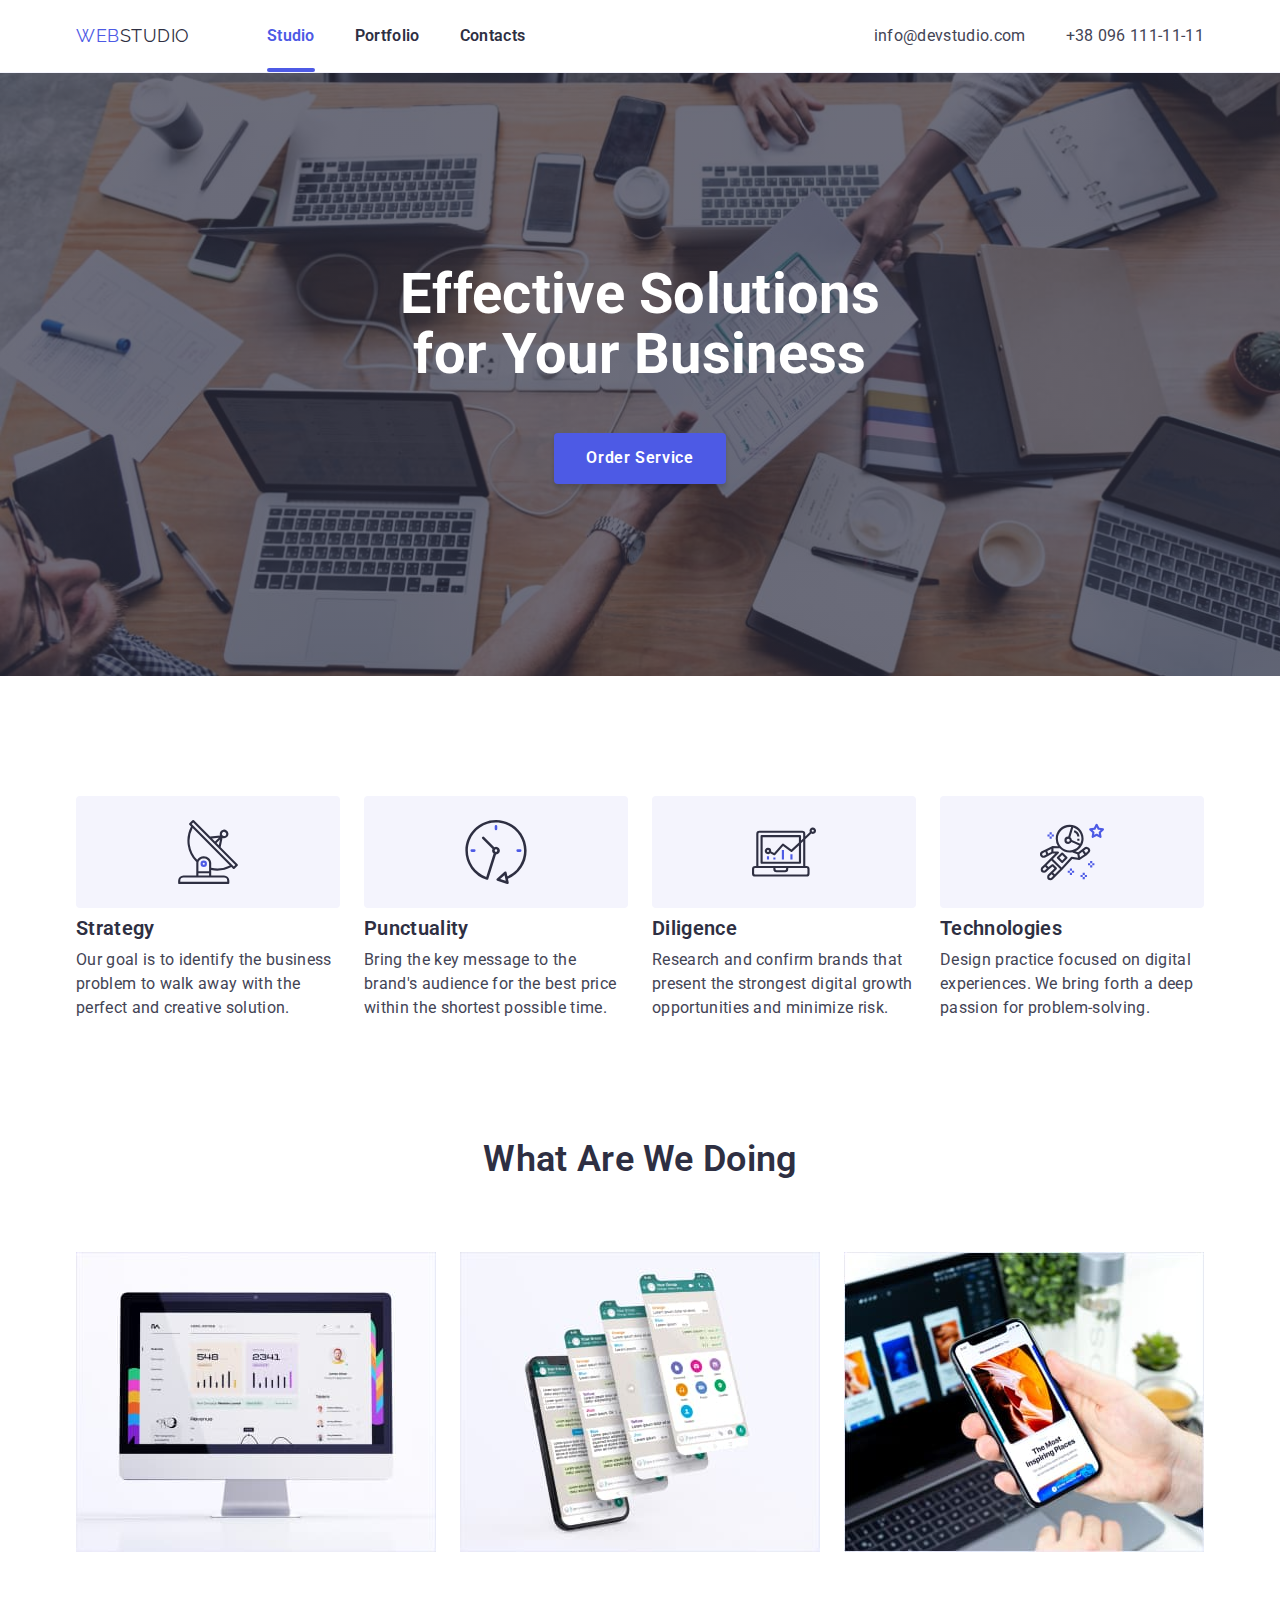
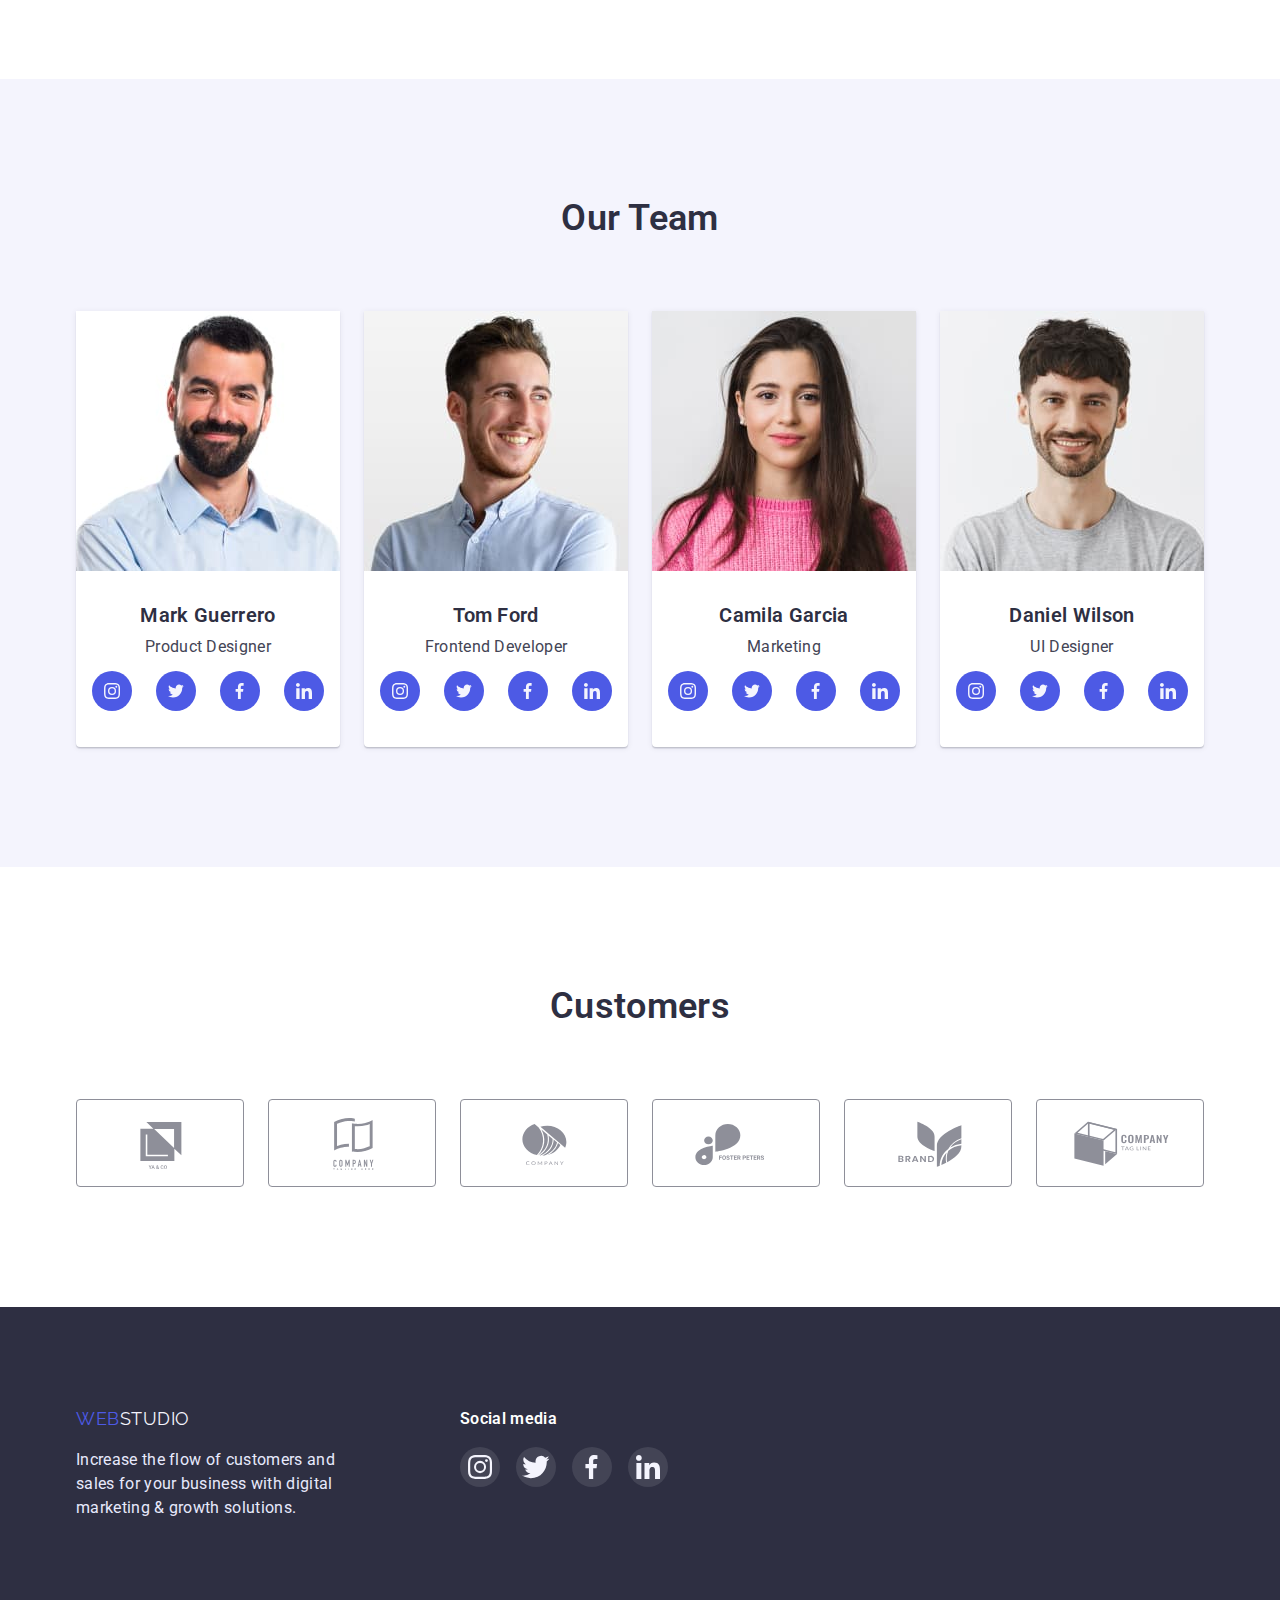
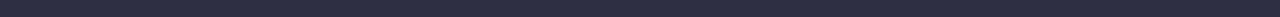
==== index.html @ ec4c5334 "HW6" ====
<!DOCTYPE html>
<html lang="en">
	<head>
		<meta charset="UTF-8" />
		<meta http-equiv="X-UA-Compatible" content="IE=edge" />
		<meta name="viewport" content="width=device-width, initial-scale=1.0" />
		<title>Studio</title>
		<link
			rel="stylesheet"
			href="https://cdnjs.cloudflare.com/ajax/libs/modern-normalize/1.1.0/modern-normalize.min.css"
		/>
		<link rel="preconnect" href="https://fonts.googleapis.com" />
		<link rel="preconnect" href="https://fonts.gstatic.com" crossorigin />
		<link
			href="https://fonts.googleapis.com/css2?family=Raleway:wght@800&family=Roboto:wght@400;500;700;900&display=swap"
			rel="stylesheet"
		/>
		<link rel="stylesheet" href="./css/styles.css" />
	</head>

	<body>
		<!--Шапка-->
		<header>
			<div class="nav container">
				<a href="./" class="logo logo-top"><span class="first-word">WEB</span>STUDIO</a>
				<nav>
					<ul class="list link-nav">
						<li><a href="./index.html" class="link link-hover active-page-studio">Studio</a></li>
						<li>
							<a href="./portfolio.html" class="link link-hover">Portfolio</a>
						</li>
						<li><a href="" class="link link-hover">Contacts</a></li>
					</ul>
				</nav>
				<ul class="list link-contacts">
					<li>
						<a href="mailto:info@devstudio.com" class="link contact-hover">info@devstudio.com</a>
					</li>
					<li>
						<a href="tel:+380961111111" class="link contact-hover">+38 096 111-11-11</a>
					</li>
				</ul>
			</div>
		</header>

		<!--Main content-->
		<main>
			<!--Герой-->
			<section class="hero section">
				<h1 class="hero-title">Effective Solutions for Your Business</h1>
				<button type="button" class="button-hero" data-modal-open>Order Service</button>
			</section>

			<!--Cекція після героя-->
			<section class="after-hero section">
				<div class="container">
					<ul class="list">
						<li class="list-after">
							<div class="icon-hero">
								<svg class="ico">
									<use href="./images/icons.svg#icon-anten"></use>
								</svg>
							</div>

							<h3>Strategy</h3>
							<p class="p-after">
								Our goal is to identify the business problem to walk away with the perfect and creative solution.
							</p>
						</li>

						<li class="list-after time">
							<div class="icon-hero">
								<svg class="ico">
									<use href="./images/icons.svg#icon-time"></use>
								</svg>
							</div>

							<h3>Punctuality</h3>
							<p class="p-after">
								Bring the key message to the brand's audience for the best price within the shortest possible time.
							</p>
						</li>

						<li class="list-after">
							<div class="icon-hero">
								<svg class="ico">
									<use href="./images/icons.svg#icon-notebook"></use>
								</svg>
							</div>

							<h3>Diligence</h3>
							<p class="p-after">
								Research and confirm brands that present the strongest digital growth opportunities and minimize risk.
							</p>
						</li>

						<li class="list-after">
							<div class="icon-hero">
								<svg class="ico">
									<use href="./images/icons.svg#icon-cosmoman"></use>
								</svg>
							</div>

							<h3>Technologies</h3>
							<p class="p-after">
								Design practice focused on digital experiences. We bring forth a deep passion for problem-solving.
							</p>
						</li>
					</ul>
				</div>
			</section>

			<!--Чим ми займаємось-->
			<section class="doing section">
				<div class="container">
					<h2 class="doing-title">What are we doing</h2>
					<ul class="list list-doing">
						<li>
							<img src="./images/imac.jpg" alt="monitor with graphs" width="360" />
						</li>

						<li>
							<img src="./images/multiscrin.jpg" alt="A phone with many messages" width="360" />
						</li>

						<li>
							<img src="./images/phone.jpg" alt="Hands hold the phone" width="360" />
						</li>
					</ul>
				</div>
			</section>

			<!--Наша команда-->
			<section class="our-team section">
				<div class="container">
					<h2 class="team-title">Our Team</h2>
					<ul class="list team-list">
						<li class="pers">
							<img src="./images/person-first.jpg" alt="" width="264" />
							<div class="person-data">
								<h3>Mark Guerrero</h3>
								<p class="position">Product Designer</p>
								<ul class="list activ">
									<li>
										<a class="ico-a" href="">
											<svg class="person-href" width="16" height="16">
												<use href="./images/icons.svg#icon-instagram"></use>
											</svg>
										</a>
									</li>
									<li>
										<a class="ico-a" href="">
											<svg class="person-href" width="16" height="16">
												<use href="./images/icons.svg#icon-twitter"></use>
											</svg>
										</a>
									</li>
									<li>
										<a class="ico-a" href="">
											<svg class="person-href" width="16" height="16">
												<use href="./images/icons.svg#icon-facebook"></use>
											</svg>
										</a>
									</li>
									<li>
										<a class="ico-a" href="">
											<svg class="person-href" width="16" height="16">
												<use href="./images/icons.svg#icon-in"></use>
											</svg>
										</a>
									</li>
								</ul>
							</div>
						</li>

						<li class="pers">
							<img src="./images/person-second.jpg" alt="Smiling man" width="264" />
							<div class="person-data">
								<h3>Tom Ford</h3>
								<p class="position">Frontend Developer</p>
								<ul class="list activ">
									<li>
										<a class="ico-a" href="">
											<svg class="person-href" width="16" height="16">
												<use href="./images/icons.svg#icon-instagram"></use>
											</svg>
										</a>
									</li>
									<li>
										<a class="ico-a" href="">
											<svg class="person-href" width="16" height="16">
												<use href="./images/icons.svg#icon-twitter"></use>
											</svg>
										</a>
									</li>
									<li>
										<a class="ico-a" href="">
											<svg class="person-href" width="16" height="16">
												<use href="./images/icons.svg#icon-facebook"></use>
											</svg>
										</a>
									</li>
									<li>
										<a class="ico-a" href="">
											<svg class="person-href" width="16" height="16">
												<use href="./images/icons.svg#icon-in"></use>
											</svg>
										</a>
									</li>
								</ul>
							</div>
						</li>

						<li class="pers">
							<img src="./images/person-third.jpg" alt="A girl with long hair" width="264" />
							<div class="person-data">
								<h3>Camila Garcia</h3>
								<p class="position">Marketing</p>
								<ul class="list activ">
									<li>
										<a class="ico-a" href="">
											<svg class="person-href" width="16" height="16">
												<use href="./images/icons.svg#icon-instagram"></use>
											</svg>
										</a>
									</li>
									<li>
										<a class="ico-a" href="">
											<svg class="person-href" width="16" height="16">
												<use href="./images/icons.svg#icon-twitter"></use>
											</svg>
										</a>
									</li>
									<li>
										<a class="ico-a" href="">
											<svg class="person-href" width="16" height="16">
												<use href="./images/icons.svg#icon-facebook"></use>
											</svg>
										</a>
									</li>
									<li>
										<a class="ico-a" href="">
											<svg class="person-href" width="16" height="16">
												<use href="./images/icons.svg#icon-in"></use>
											</svg>
										</a>
									</li>
								</ul>
							</div>
						</li>

						<li class="pers">
							<img src="./images/person-fouth.jpg" alt="Smiling man with stubble" width="264" class="imje" />
							<div class="person-data">
								<h3>Daniel Wilson</h3>
								<p class="position">UI Designer</p>
								<ul class="list activ">
									<li>
										<a class="ico-a" href="">
											<svg class="person-href" width="16" height="16">
												<use href="./images/icons.svg#icon-instagram"></use>
											</svg>
										</a>
									</li>
									<li>
										<a class="ico-a" href="">
											<svg class="person-href" width="16" height="16">
												<use href="./images/icons.svg#icon-twitter"></use>
											</svg>
										</a>
									</li>
									<li>
										<a class="ico-a" href="">
											<svg class="person-href" width="16" height="16">
												<use href="./images/icons.svg#icon-facebook"></use>
											</svg>
										</a>
									</li>
									<li>
										<a class="ico-a" href="">
											<svg class="person-href" width="16" height="16">
												<use href="./images/icons.svg#icon-in"></use>
											</svg>
										</a>
									</li>
								</ul>
							</div>
						</li>
					</ul>
				</div>
			</section>

			<!-- Customers -->
			<section class="section customers">
				<div class="container">
					<h2 class="title-customers">Customers</h2>
					<div>
						<ul class="list list-customers">
							<li class="partner">
								<a href="" class="a-partner">
									<svg class="svg-partner" width="104" height="56">
										<use href="./images/icons.svg#icon-ya-so"></use>
									</svg>
								</a>
							</li>
							<li class="partner">
								<a href="" class="a-partner">
									<svg class="svg-partner" width="104" height="56">
										<use href="./images/icons.svg#icon-tagline"></use>
									</svg>
								</a>
							</li>
							<li class="partner">
								<a href="" class="a-partner">
									<svg class="svg-partner" width="104" height="56">
										<use href="./images/icons.svg#icon-thirh-company"></use>
									</svg>
								</a>
							</li>
							<li class="partner">
								<a href="" class="a-partner">
									<svg class="svg-partner" width="104" height="56">
										<use href="./images/icons.svg#icon-foster-peter"></use>
									</svg>
								</a>
							</li>
							<li class="partner">
								<a href="" class="a-partner">
									<svg class="svg-partner" width="104" height="56">
										<use href="./images/icons.svg#icon-leaf-logo"></use>
									</svg>
								</a>
							</li>
							<li class="partner">
								<a href="" class="a-partner">
									<svg class="svg-partner" width="104" height="56">
										<use href="./images/icons.svg#icon-last-company"></use>
									</svg>
								</a>
							</li>
						</ul>
					</div>
				</div>
			</section>
		</main>
		<!--Підвал Footer-->
		<footer class="footer">
			<div class="container footer-data">
				<div>
					<a href="./" class="logo logo-bottom"><span class="first-word">WEB</span>STUDIO</a>
					<p class="footer-text">
						Increase the flow of customers and sales for your business with digital marketing & growth solutions.
					</p>
				</div>

				<div class="social-media">
					<h4>Social media</h4>
					<ul class="list footer-list">
						<li class="footer-ico">
							<a href="">
								<svg with="24" height="24">
									<use href="./images/icons.svg#icon-instagram"></use>
								</svg>
							</a>
						</li>
						<li class="footer-ico">
							<a href="">
								<svg with="24" height="24">
									<use href="./images/icons.svg#icon-twitter"></use>
								</svg>
							</a>
						</li>
						<li class="footer-ico">
							<a href="">
								<svg with="24" height="24">
									<use href="./images/icons.svg#icon-facebook"></use>
								</svg>
							</a>
						</li>
						<li class="footer-ico">
							<a href="">
								<svg with="24" height="24">
									<use href="./images/icons.svg#icon-in"></use>
								</svg>
							</a>
						</li>
					</ul>
				</div>
			</div>
		</footer>

		<div class="backdrop is-hidden" data-modal>
			<div class="modal">
				<button type="button" class="close-button" data-modal-close>
					<svg width="8" height="8">
						<use href="./images/icons.svg#icon-close-modal"></use>
					</svg>
				</button>
			</div>
		</div>
		<script src="./js/modal.js"></script>
	</body>
</html>
---- css/styles.css ----
*,
*::before,
*::after {
	box-sizing: border-box;
}

:root {
	--color-title-background: #2e2f42;
	--color-text: #434455;
	--color-studio: #4d5ae5;
	--alternative-color: #f4f4fd;
	--bacground-color-text: #ffffff;
	--hover-color: #434455;
	--animation: 250ms cubic-bezier(0.4, 0, 0.2, 1);
}

header {
	border-bottom: 0.5px solid #f4f4fd;
	box-shadow: 0px 2px 1px rgba(46, 47, 66, 0.08), 0px 1px 1px rgba(46, 47, 66, 0.16), 0px 1px 6px rgba(46, 47, 66, 0.08);
}

.active-page-portfolio::after {
	position: absolute;
	bottom: 0;
	left: -6px;

	content: "";
	display: block;
	width: 78px;
	height: 4px;
	border-radius: 2px;
	background-color: var(--color-studio);
}

body {
	font-family: "Roboto", sans-serif;
	color: var(--color-text);
	background-color: var(--bacground-color-text);
	font-weight: 400;
	line-height: 1.5;
	letter-spacing: 0.02em;
}

/* title */
h1 {
	margin: 0;
}

h2 {
	margin: 0;
	font-weight: 600;
	font-size: 36px;
	line-height: 1.11;
	text-align: center;
	text-transform: capitalize;
	color: var(--color-title-background);
}

h3 {
	font-weight: 600;
	font-size: 20px;
	line-height: 1.2;
	color: var(--color-title-background);
	margin: 0;
}

.section {
	padding-top: 94px;
	padding-bottom: 94px;
}

.container {
	width: 1158px;
	padding-left: 15px;
	padding-right: 15px;
	margin-left: auto;
	margin-right: auto;
}

.list {
	padding: 0;
	margin: 0;
	list-style-type: none;
}

.nav {
	display: flex;
	height: 72px;
	align-items: center;
	margin-left: auto;
	margin-right: auto;
}
nav {
	margin-left: 77px;
}

/* Link formating */

.link {
	text-decoration: none;
	color: inherit;
}

.contact-hover {
  transition: color var(--animation);
}

.contact-hover:hover {
	color: var(--color-studio);
}

.link-nav {
	display: flex;
}

.link-nav li:not(:last-child) {
	margin-right: 40px;
}

.link-hover {
	display: block;
	padding-top: 24px;
	padding-bottom: 24px;

	color: var(--color-title-background);
	font-weight: 600;

  transition: color var(--animation);
}

.link-contacts {
	display: flex;
	margin-left: auto;
}

.link-contacts a {
	padding-top: 24px;
	padding-bottom: 24px;
}

.link-contacts li + li {
	margin-left: 40px;
}

.link-contacts a {
	color: var(--color-text);
}

.link-hover {
	display: block;
	position: relative;
}

.link-hover:hover,
.link-hover:focus {
	color: var(--hover-color);
}

.link:active {
	color: var(--color-studio);
}

/* logo style */

.logo {
	text-decoration: none;
	color: var(--color-title-background);
	font-family: "Raleway", sans-serif;
	font-size: 18px;
	line-height: 1.33;
	letter-spacing: 0.03em;
}

.first-word {
	color: var(--color-studio);
}

.logo-bottom {
	color: var(--alternative-color);
}

/* Hero styles */

.button-hero {
	font-weight: 600;
	font-size: 16px;
	line-height: 1.18;
	align-items: center;
	letter-spacing: 0.04em;
	color: var(--bacground-color-text);
	background-color: var(--color-studio);
	border: 0;
	cursor: pointer;
	padding: 16px 32px;
	border-radius: 4px;
	box-shadow: 0px 4px 4px rgba(0, 0, 0, 0.15);
	transition: background-color var(--animation), box-shadow var(--animation);
}

.hero {
	color: var(--bacground-color-text);
	margin: 0 auto;
	max-width: 1600px;
	background-color: var(--color-title-background);
	background-image: linear-gradient(to right, #2e2f42b3, #2e2f42b3), url(../images/people-office.jpg);
	background-size: cover;
	background-repeat: no-repeat;
	text-align: center;
	padding-top: 192px;
	padding-bottom: 192px;
}

.hero-title {
	font-size: 56px;
	line-height: 1.07;
	max-width: 492px;
	margin-left: auto;
	margin-right: auto;
	margin-bottom: 48px;
}

.button-hero:hover,
.button-hero:focus {
	background: #4d5ae5;
	box-shadow: 0px 1px 6px rgba(46, 47, 66, 0.08), 0px 1px 1px rgba(46, 47, 66, 0.16), 0px 2px 1px rgba(46, 47, 66, 0.08);
}

.button-hero:active {
	background-color: #404bbf;
	box-shadow: 0px 4px 4px rgba(0, 0, 0, 0.15);
}

/* Section after hero */

.icon-hero {
	display: flex;
	justify-content: center;
	align-items: center;
	width: 264px;
	height: 112px;
	border-radius: 4px;
	background-color: #f4f4fd;
	margin-bottom: 8px;
}

.ico {
	width: 64px;
	height: 64px;
}

.after-hero {
	padding-top: 120px;
	padding-bottom: 120px;
}

.after-hero ul {
	display: flex;
}

.after-hero ul li {
	width: 264px;
	margin-bottom: 0;
}

.after-hero ul li h3 {
	margin-top: 0;
}

.after-hero ul {
	justify-content: space-between;
}

.p-after {
	margin-top: 8px;
	margin-bottom: 0;
}

.list-after:not(:last-child) {
	margin-right: 24px;
}

/* what doing */

.doing {
	padding-top: 0;
	padding-bottom: 120px;
}

.list-doing {
	display: flex;
	justify-content: space-between;
}

.doing-title {
	margin-bottom: 72px;
}

.list-doing > li:not(:last-child) {
	margin-right: 24px;
}

/* Our Team */

.team-list > li > img {
	display: block;
}

.our-team {
	padding-top: 120px;
	padding-bottom: 120px;

	background-color: var(--alternative-color);
}

.team-title {
	margin-bottom: 72px;
}

.our-team ul {
	display: flex;
	justify-content: space-between;
	margin-left: auto;
	margin-right: auto;
}

.pers {
	background-color: var(--bacground-color-text);
	text-align: center;

	box-shadow: 0px 1px 6px rgba(46, 47, 66, 0.08), 0px 1px 1px rgba(46, 47, 66, 0.16), 0px 2px 1px rgba(46, 47, 66, 0.08);
	border-radius: 0px 0px 4px 4px;
}

.team-list > li:not(:last-child) {
	margin-right: 24px;
}

/* Footer */

.footer-data {
	display: flex;
	margin-left: auto;
	margin-right: auto;
}

.footer-list {
	display: flex;
}

.social-media {
	margin-left: 120px;
}

.social-media a {
	height: 100%;
	width: 100%;
	display: flex;
	justify-content: center;
	align-items: center;
}

.footer-list > li {
	width: 40px;
	height: 40px;
}

.footer-data h4 {
	margin: 0;
	margin-bottom: 16px;

	font-family: "Roboto";
	font-style: normal;
	font-weight: 600;
	line-height: 1.5;
	letter-spacing: 0.02em;
	color: #ffffff;
}

.footer-ico {
	background-color: var(--hover-color);
	border-radius: 50%;
	transition: background-color var(--animation);
}

.footer-list > li:hover {
	background-color: #31d0aa;
}

.footer-ico:not(:last-child) {
	margin-right: 16px;
}

.footer {
	padding-top: 100px;
	height: 310px;
	background-color: var(--color-title-background);
	color: #e7e9fc;
}

/* Page Portfolio */

.colection {
	padding-top: 96px;
}

.title-portfolio {
	text-align: left;
	font-weight: 600;
	font-size: 20px;
	line-height: 1.2;
}

.button {
	font-weight: 600;
	align-items: center;
	text-align: center;
	letter-spacing: 0.04em;
	color: var(--color-studio);
	background-color: var(--alternative-color);
	border: 0;
	cursor: pointer;
	border-radius: 4px;
	padding: 16px 24px;

	transition: color var(--animation), background-color var(--animation), box-shadov var(--animation);
}

.button:hover,
.button:focus {
	color: var(--alternative-color);
	background-color: var(--color-studio);
	box-shadow: 0px 1px 6px rgba(46, 47, 66, 0.08), 0px 1px 1px rgba(46, 47, 66, 0.16), 0px 2px 1px rgba(46, 47, 66, 0.08);
}

.footer-text {
	margin: 0;
	margin-left: 0;
	margin-top: 16px;
	width: 264px;
}

.filter {
	display: flex;
	justify-content: center;
	margin-bottom: 72px;
}

.filter-item {
	margin-right: 20px;
	border-radius: 4px;
}

.filter-item:hover,
.filter-item:focus {
	box-shadow: 0px 4px 4px rgba(0, 0, 0, 0.15);
}

.filter-item:last-child {
	margin-right: 0;
}

.filter > li {
	min-width: 48px;
}

.examples-works {
	display: flex;
	flex-wrap: wrap;
	justify-content: space-between;
}

.item-works {
	margin-bottom: 48px;
	box-shadow: 0px 1px 6px rgba(46, 47, 66, 0.08);
	width: 360px;

	transition: box-shadow var(--animation);
}

.item-works:hover,
.item-works:focus {
	box-shadow: 0px 1px 6px rgba(46, 47, 66, 0.08), 0px 1px 1px rgba(46, 47, 66, 0.16), 0px 2px 1px rgba(46, 47, 66, 0.08);
}

.text-works {
	margin: 0;
	margin-top: 8px;
}

.item-works:nth-last-child(-n + 3) {
	margin-bottom: 0;
}

.item-works:not(:nth-child(3n + 3)) {
	margin-right: 24px;
}

.position {
	margin: 0;
	margin-bottom: 12px;
	margin-top: 8px;
}

.person-data {
	padding: 32px 16px 36px;
}

.item-works > a > img {
	display: block;
}

.example-work {
	padding-left: 16px;
	padding-top: 32px;
	padding-bottom: 32px;
	border-bottom: 0.5px solid #f4f4fd;
}

.filter-menu {
	padding-bottom: 120px;
}

.ico-a {
	display: flex;

	height: 100%;
	width: 100%;
	align-items: center;
	justify-content: center;

	border-radius: 50%;
}

.activ > li {
	width: 40px;
	height: 40px;
	background-color: var(--color-studio);
	border-radius: 50%;
}

.activ > li:not(:last-child) {
	margin-right: 24px;
}

/* Customers */

.list-customers {
	display: flex;
}

.partner {
	width: 168px;
	height: 88px;

	margin-right: 24px;
}

.partner:last-child {
	margin-right: 0;
}

.a-partner {
	border: 1px solid #8e8f99;
	border-radius: 4px;
	color: #8e8f99;
	width: 100%;
	height: 100%;
	display: flex;
	justify-content: center;
	align-items: center;
	transition: border-color var(--animation);
}

.svg-partner {
	fill: #8E8F99;
	transition: fill var(--animation);
}

.a-partner:hover,
.a-partner:focus {
	border-color: var(--color-studio);
}

.a-partner:hover .svg-partner,
.a-partner:focus .svg-partner {
	fill: var(--color-studio);
}


.customers {
	padding-top: 120px;
	padding-bottom: 120px;
}

.title-customers {
	margin-bottom: 72px;
}

.img-p {
	position: relative;
	width: 360px;
	overflow: hidden;
}

.img-p img {
	display: block;
}

.overlay {
	position: absolute;
	left: 0;
	top: 0;
	width: 360px;
	height: 300px;
	margin: 0;
	padding-top: 40px;
	padding-left: 32px;
	padding-right: 32px;
	overflow: auto;
	transform: translate(0, 100%);
	transition: transform var(--animation);

	font-weight: 400;
	font-size: 16px;
	line-height: 1.5;
	background-color: var(--color-studio);
	color: var(--alternative-color);
	letter-spacing: 0.02em;
	position: absolute;
}

.item-works :hover .overlay,
.link-focus:focus .overlay {
	transform: translate(0, 0);
}

/* ============ACTIVE PAGE PORTFOLIO============ */
.active-page-portfolio::after {
	position: absolute;
	bottom: 0;
	left: -6px;

	content: "";
	display: block;
	width: 78px;
	height: 4px;
	border-radius: 2px;
	background-color: var(--color-studio);

}

.active-page-portfolio {
	color: var(--color-studio);
}

.active-page-portfolio:hover,
.active-page-portfolio:focus {
	color: var(--color-studio);
}
/* ============ACTIVE PAGE PORTFOLIO============ */

/* ============ACTIVE PAGE STUDIO============ */
.active-page-studio {
	color: var(--color-studio);
}

.active-page-studio:hover,
.active-page-studio:focus {
	color: var(--color-studio);
}

.active-page-studio::after {
	content: "";
  position: absolute;
  bottom: 0;
  left: 0;
	display: block;
	width: 48px;
	height: 4px;
  border-radius: 2px;
  background-color: var(--color-studio);
}
/* ============ACTIVE PAGE STUDIO============ */
/* ============MODAL WINDOW============ */
.backdrop {
	position: fixed;
	top: 0;
	left: 0;
	display: flex;

	width: 100%;;
	height: 100%;
	background: rgba(46, 47, 66, 0.4);

	transition: visibility var(--animation), opacity var(--animation);

}

.backdrop.is-hidden{
	visibility: 0;
	opacity: 0;
	pointer-events: none;

	transition: visibility var(--animation), opacity var(--animation);
}

.modal {
	width: 408px;
	height: 576px;
	background-color: #FCFCFC;

	position: absolute;
	top: 50%;
	left: 50%;
	transform: translate(-50%, -50%);
	

}

.close-button {
	position: absolute;
	right: 24px;
	top: 24px;
	
	display: flex;
	align-items: center;
	justify-content: center;

	width: 24px;
	height: 24px;
	border-radius: 50%;
	background-color: #E7E9FC;
	border: 1px solid rgba(0, 0, 0, 0.1);
	cursor: pointer;
	 
}

.close-button:hover,
.close-button:focus {
	box-shadow: 0px 1px 6px rgba(46, 47, 66, 0.08), 0px 1px 1px rgba(46, 47, 66, 0.16), 0px 2px 1px rgba(46, 47, 66, 0.08);
	
}

/* ============MODAL WINDOW============ */
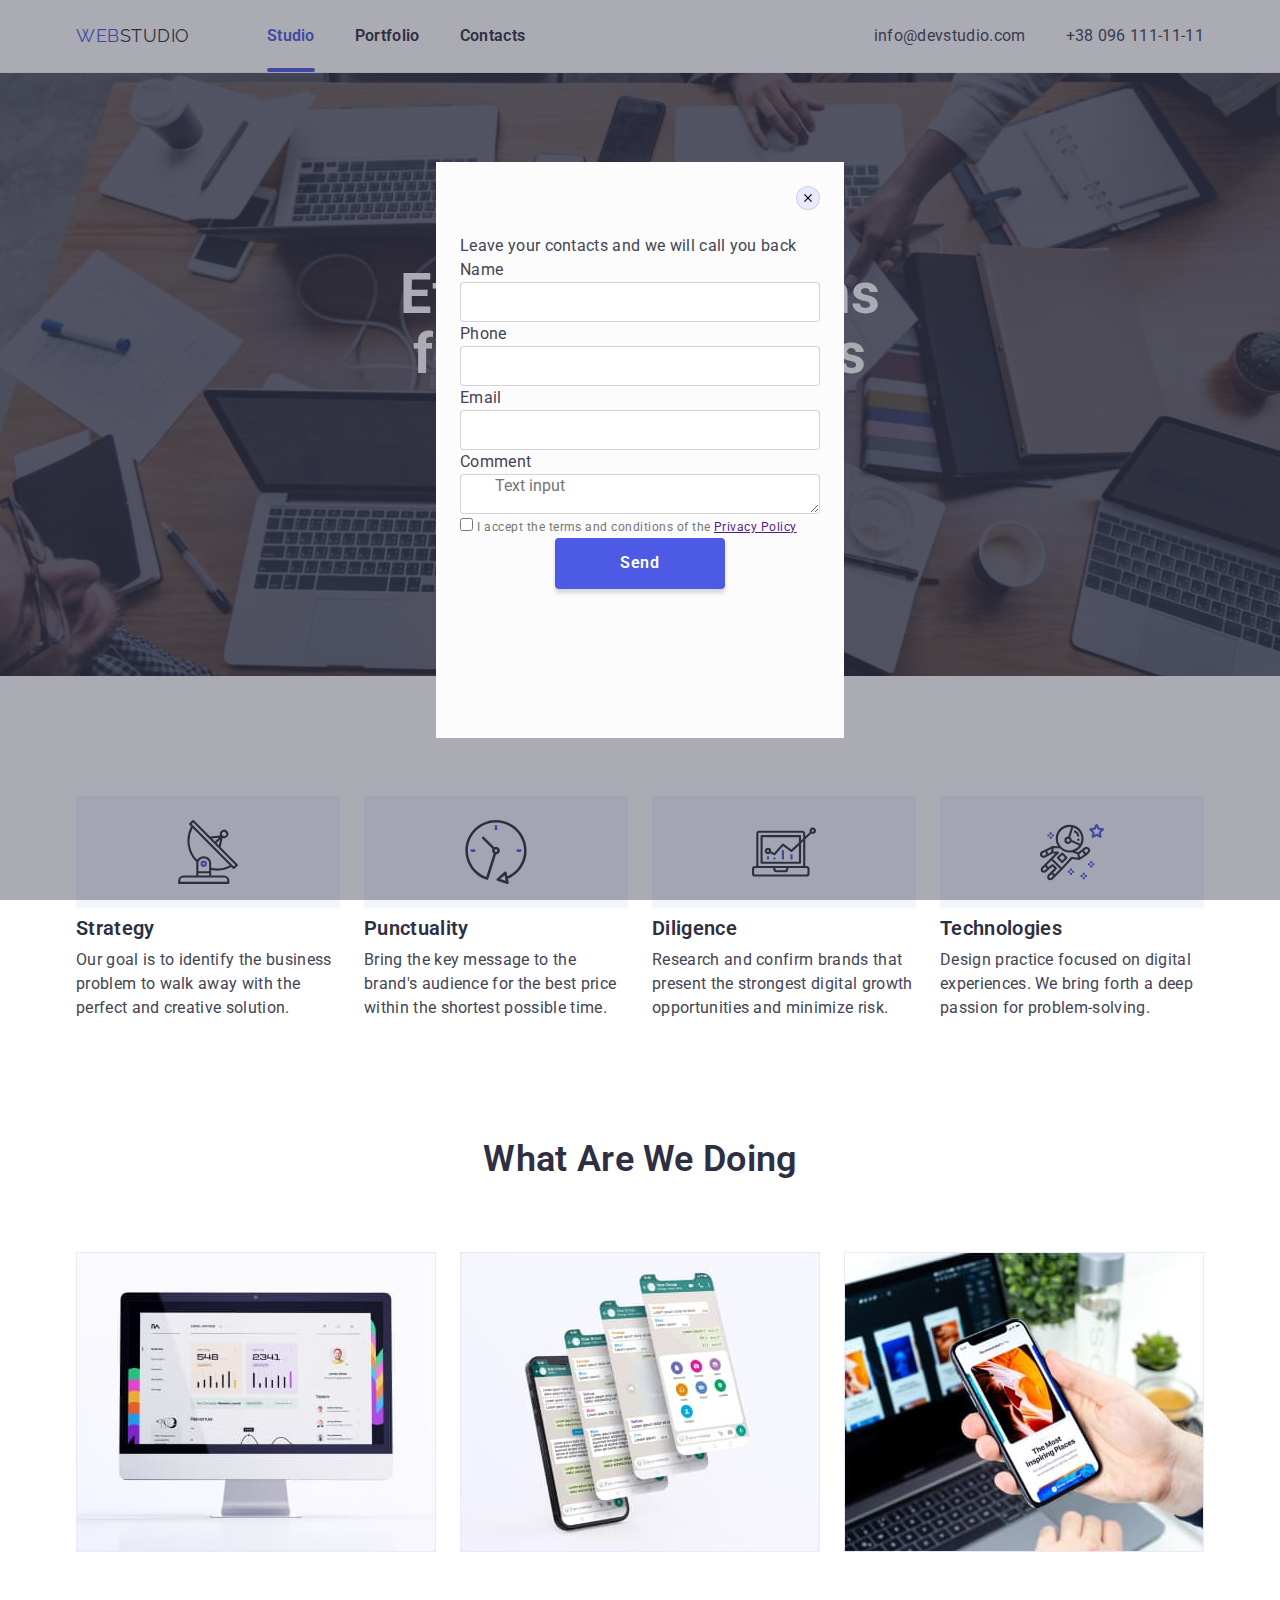
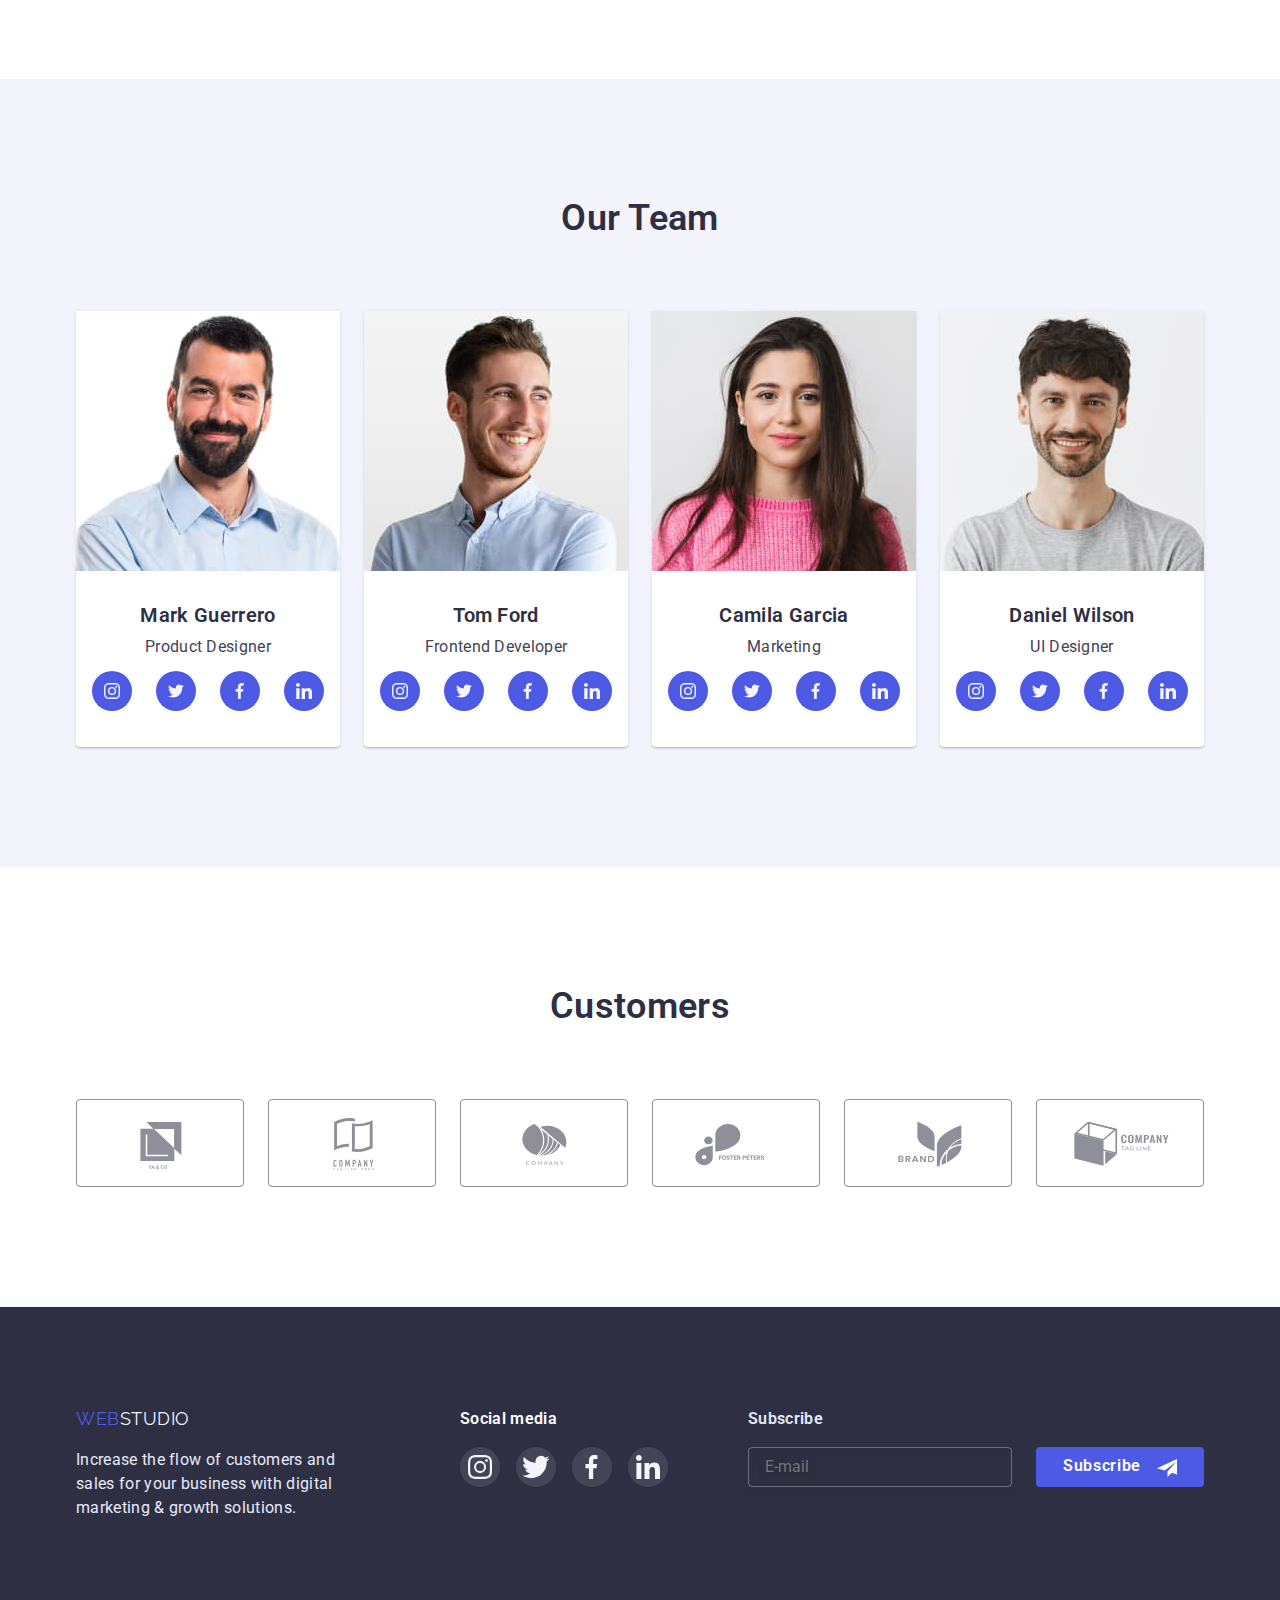
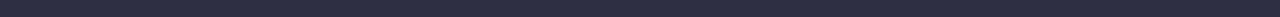
==== commit eb7ff61c: "Modal form" ====
--- a/index.html
+++ b/index.html
@@ -386,16 +386,48 @@
 						</li>
 					</ul>
 				</div>
+
+				<form class="form-element">
+					<label class="email-form">
+						<span class="text-before-form-email">Subscribe</span>
+						<input type="email" name="email" placeholder="E-mail" class="email-input-box" />
+					</label>
+					<span class="button-bottom"><button type="submit" class="button button-form">Subscribe</button> </span>
+				</form>
 			</div>
 		</footer>
 
-		<div class="backdrop is-hidden" data-modal>
+		<div class="backdrop" data-modal>
 			<div class="modal">
 				<button type="button" class="close-button" data-modal-close>
 					<svg width="8" height="8">
 						<use href="./images/icons.svg#icon-close-modal"></use>
 					</svg>
 				</button>
+				<form class="modal-form">
+					<span>Leave your contacts and we will call you back</span>
+					<label>
+						Name
+						<input type="text" name="name" class="input-field" />
+					</label>
+					<label>
+						Phone
+						<input type="tel" name="phone_number" class="input-field" />
+					</label>
+					<label>
+						Email
+						<input type="email" name="email" class="input-field" />
+					</label>
+					<label>
+						Comment
+						<textarea name="comment" placeholder="Text input" class="input-field"></textarea>
+					</label>
+					<label>
+						<input type="checkbox" name="polici" />
+						<span class="text-policy">I accept the terms and conditions of the <a href="">Privacy Policy</a></span>
+					</label>
+					<div class="style-modal-button"><button type="submit" class="button-modal-form">Send</button></div>
+				</form>
 			</div>
 		</div>
 		<script src="./js/modal.js"></script>
--- a/css/styles.css
+++ b/css/styles.css
@@ -102,7 +102,7 @@
 }
 
 .contact-hover {
-  transition: color var(--animation);
+	transition: color var(--animation);
 }
 
 .contact-hover:hover {
@@ -125,7 +125,7 @@
 	color: var(--color-title-background);
 	font-weight: 600;
 
-  transition: color var(--animation);
+	transition: color var(--animation);
 }
 
 .link-contacts {
@@ -339,8 +339,6 @@
 
 .footer-data {
 	display: flex;
-	margin-left: auto;
-	margin-right: auto;
 }
 
 .footer-list {
@@ -572,7 +570,7 @@
 }
 
 .svg-partner {
-	fill: #8E8F99;
+	fill: #8e8f99;
 	transition: fill var(--animation);
 }
 
@@ -585,7 +583,6 @@
 .a-partner:focus .svg-partner {
 	fill: var(--color-studio);
 }
-
 
 .customers {
 	padding-top: 120px;
@@ -646,7 +643,6 @@
 	height: 4px;
 	border-radius: 2px;
 	background-color: var(--color-studio);
-
 }
 
 .active-page-portfolio {
@@ -671,14 +667,14 @@
 
 .active-page-studio::after {
 	content: "";
-  position: absolute;
-  bottom: 0;
-  left: 0;
+	position: absolute;
+	bottom: 0;
+	left: 0;
 	display: block;
 	width: 48px;
 	height: 4px;
-  border-radius: 2px;
-  background-color: var(--color-studio);
+	border-radius: 2px;
+	background-color: var(--color-studio);
 }
 /* ============ACTIVE PAGE STUDIO============ */
 /* ============MODAL WINDOW============ */
@@ -688,15 +684,14 @@
 	left: 0;
 	display: flex;
 
-	width: 100%;;
+	width: 100%;
 	height: 100%;
 	background: rgba(46, 47, 66, 0.4);
 
 	transition: visibility var(--animation), opacity var(--animation);
-
-}
-
-.backdrop.is-hidden{
+}
+
+.backdrop.is-hidden {
 	visibility: 0;
 	opacity: 0;
 	pointer-events: none;
@@ -707,21 +702,20 @@
 .modal {
 	width: 408px;
 	height: 576px;
-	background-color: #FCFCFC;
+	padding: 72px 24px 24px 24px;
+	background-color: #fcfcfc;
 
 	position: absolute;
 	top: 50%;
 	left: 50%;
 	transform: translate(-50%, -50%);
-	
-
 }
 
 .close-button {
 	position: absolute;
 	right: 24px;
 	top: 24px;
-	
+
 	display: flex;
 	align-items: center;
 	justify-content: center;
@@ -729,16 +723,131 @@
 	width: 24px;
 	height: 24px;
 	border-radius: 50%;
-	background-color: #E7E9FC;
+	background-color: #e7e9fc;
 	border: 1px solid rgba(0, 0, 0, 0.1);
 	cursor: pointer;
-	 
 }
 
 .close-button:hover,
 .close-button:focus {
 	box-shadow: 0px 1px 6px rgba(46, 47, 66, 0.08), 0px 1px 1px rgba(46, 47, 66, 0.16), 0px 2px 1px rgba(46, 47, 66, 0.08);
-	
 }
 
 /* ============MODAL WINDOW============ */
+
+/* ============ FOOTER FORM ============ */
+.form-element {
+	display: flex;
+	height: 80px;
+	margin-left: 80px;
+}
+
+.button-form {
+	display: flex;
+	color: #ffffff;
+	width: 168px;
+	height: 40px;
+	padding: 8px 24px;
+	border-radius: 4px;
+	background-color: var(--color-studio);
+	justify-content: center;
+	align-items: center;
+}
+
+.button-form::after {
+	content: "";
+	background-image: url(../images/icon-send.svg);
+	width: 20px;
+	height: 20px;
+	margin-left: 16px;
+
+	justify-content: center;
+	align-items: center;
+}
+
+.email-input-box {
+	width: 264px;
+	height: 40px;
+	border: 1px solid rgba(255, 255, 255, 0.3);
+	filter: drop-shadow(0px 4px 4px rgba(0, 0, 0, 0.15));
+	border-radius: 4px;
+	background-color: inherit;
+	padding: 8px 16px;
+	color: #fff;
+}
+
+.email-input-box:playsholder {
+	font-weight: 400;
+	font-size: 12px;
+	line-height: 2;
+
+	display: flex;
+	align-items: center;
+	letter-spacing: 0.04em;
+
+	color: rgba(255, 255, 255, 0.6);
+}
+
+.text-before-form-email {
+	display: block;
+	margin-bottom: 16px;
+
+	font-weight: 600;
+	font-size: 16px;
+	line-height: 1.5;
+
+	letter-spacing: 0.02em;
+}
+
+.button-bottom {
+	display: flex;
+	align-items: flex-end;
+	margin-left: 24px;
+}
+/* ============ FOOTER FORM ============ */
+
+/* ============ MODAL FORM ============ */
+.modal-form {
+	display: flex;
+	flex-direction: column;
+}
+
+.input-field {
+	display: block;
+	width: 100%;
+	height: 40px;
+	padding-left: 34px;
+	border: 1px solid rgba(33, 33, 33, 0.2);
+	border-radius: 4px;
+}
+
+.text-policy {
+	font-weight: 400;
+	font-size: 12px;
+	line-height: 1.33;
+	letter-spacing: 0.04em;
+
+	color: #757575;
+}
+
+.style-modal-button {
+	display: flex;
+	justify-content: center;
+}
+
+.button-modal-form {
+	width: 170px;
+	height: 51px;
+	background-color: var(--color-studio);
+	color: #fff;
+	border: 0;
+	border-radius: 4px;
+	box-shadow: 0px 4px 4px rgba(0, 0, 0, 0.15);
+	cursor: pointer;
+
+	font-weight: 600;
+	font-size: 16px;
+	line-height: 1.18;
+	letter-spacing: 0.04em;
+}
+/* ============ MODAL FORM ============ */
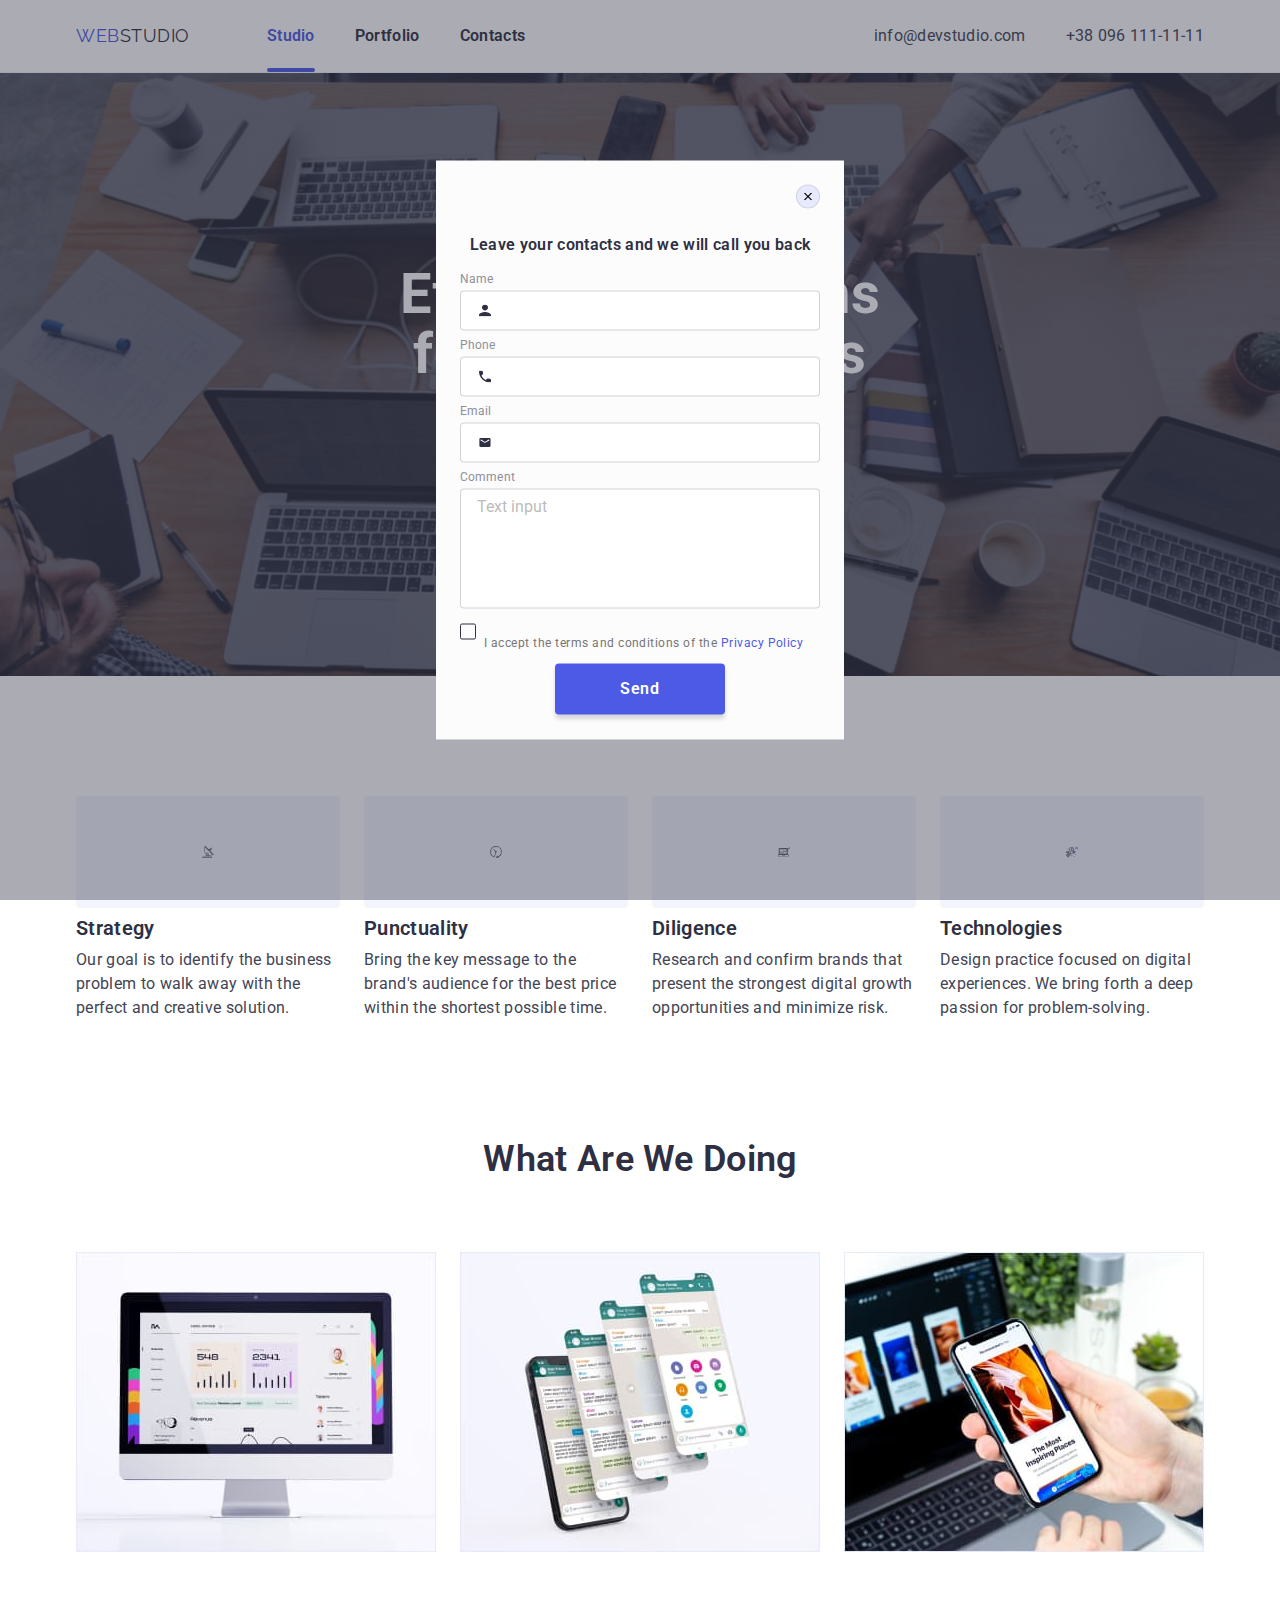
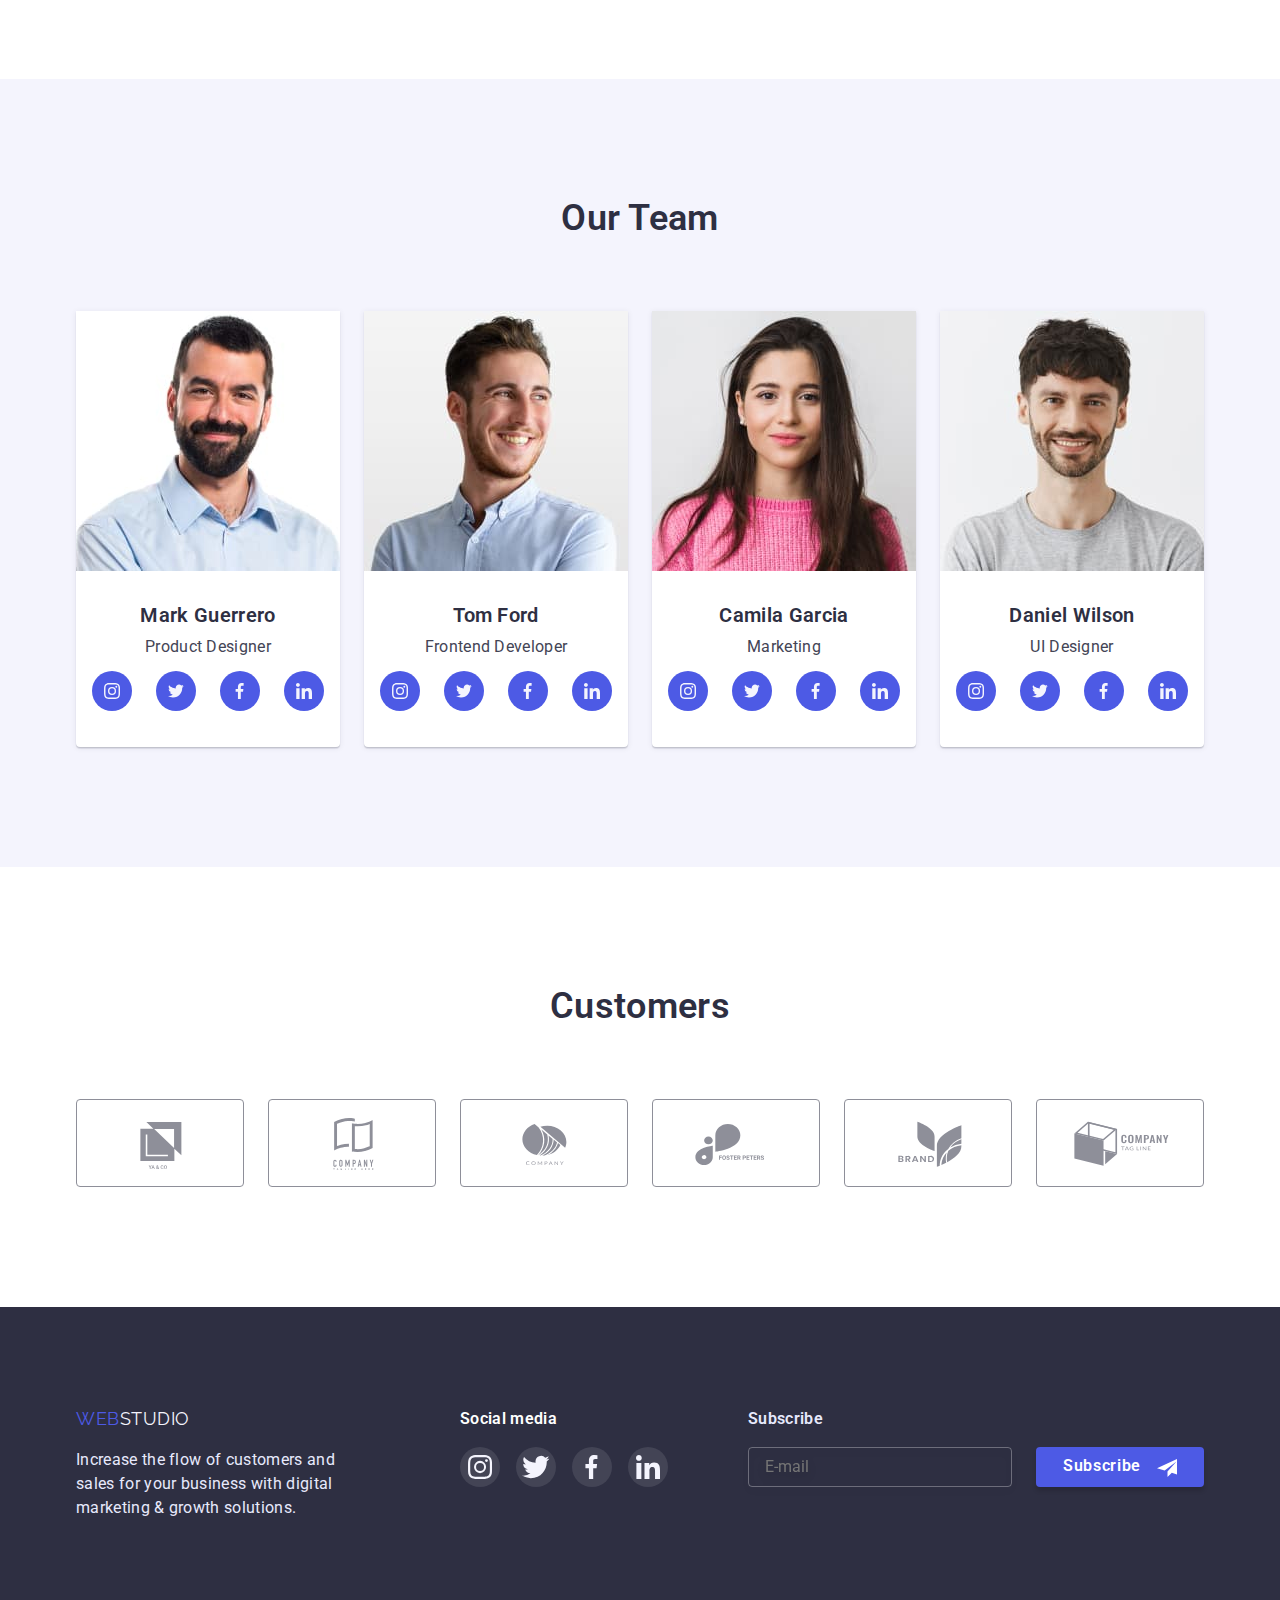
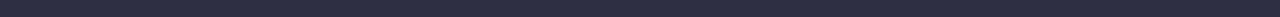
==== commit 72bdae2d: "fake hw" ====
--- a/index.html
+++ b/index.html
@@ -405,28 +405,63 @@
 					</svg>
 				</button>
 				<form class="modal-form">
-					<span>Leave your contacts and we will call you back</span>
-					<label>
-						Name
-						<input type="text" name="name" class="input-field" />
+					<span class="modal-title">Leave your contacts and we will call you back</span>
+					<label for="" class="modal-form-field">
+						<span class="modal-form-input-desc">Name</span>
+						<span class="input-box"
+							><input
+								type="text"
+								name="name"
+								class="modal-form-input"
+								required
+								pattern="^[a-zA-Zа-яА-я]+$"
+								minlength="2"
+							/>
+							<span class="modal-input-img">
+								<svg class="ico">
+									<use href="./images/icons.svg#icon-icon-man"></use>
+								</svg>
+							</span>
+						</span>
 					</label>
-					<label>
-						Phone
-						<input type="tel" name="phone_number" class="input-field" />
+					<label for="" class="modal-form-field">
+						<span class="modal-form-input-desc">Phone</span>
+						<span class="input-box">
+							<input
+								type="tel"
+								name="phone"
+								class="modal-form-input"
+								required
+								pattern="[0-9]{3}-[0-9]{3}-[0-9]{2}-[0-9]{2}"
+								title="xxx-xxx-xx-xx"
+							/>
+							<span class="modal-input-img">
+								<svg class="ico">
+									<use href="./images/icons.svg#icon-icon-tel"></use>
+								</svg>
+							</span>
+						</span>
 					</label>
-					<label>
-						Email
-						<input type="email" name="email" class="input-field" />
+					<label for="" class="modal-form-field">
+						<span class="modal-form-input-desc">Email</span>
+						<span class="input-box"
+							><input type="email" name="email" class="modal-form-input" required />
+							<span class="modal-input-img">
+								<svg class="ico">
+									<use href="./images/icons.svg#icon-icon-convert"></use>
+								</svg> </span
+						></span>
 					</label>
-					<label>
-						Comment
-						<textarea name="comment" placeholder="Text input" class="input-field"></textarea>
+					<label for="" class="modal-form-field">
+						<span class="modal-form-input-desc">Comment</span>
+						<textarea name="user-message" placeholder="Text input" class="modal-coment-field"></textarea>
 					</label>
-					<label>
-						<input type="checkbox" name="polici" />
-						<span class="text-policy">I accept the terms and conditions of the <a href="">Privacy Policy</a></span>
-					</label>
-					<div class="style-modal-button"><button type="submit" class="button-modal-form">Send</button></div>
+					<input id="user-policy" type="checkbox" name="user-policy" class="modal-form-check visually-hidden" />
+					<label for="user-policy" class="modal-form-check-desk"
+						>I accept the terms and conditions of the&nbsp;<a href="" class="policy link">Privacy Policy</a></label
+					>
+
+					<button type="submit" class="modal-form-submit button">Send</button>
 				</form>
 			</div>
 		</div>
--- a/css/styles.css
+++ b/css/styles.css
@@ -701,7 +701,7 @@
 
 .modal {
 	width: 408px;
-	height: 576px;
+	height: 579px;
 	padding: 72px 24px 24px 24px;
 	background-color: #fcfcfc;
 
@@ -752,6 +752,8 @@
 	background-color: var(--color-studio);
 	justify-content: center;
 	align-items: center;
+
+	box-shadow: 0px 4px 4px rgba(0, 0, 0, 0.15);
 }
 
 .button-form::after {
@@ -763,6 +765,16 @@
 
 	justify-content: center;
 	align-items: center;
+}
+
+.button-form:hover,
+.button-form:focus {
+	box-shadow: 0px 1px 6px rgba(46, 47, 66, 0.08), 0px 1px 1px rgba(46, 47, 66, 0.16), 0px 2px 1px rgba(46, 47, 66, 0.08);
+}
+
+.button-form:active {
+	background-color: #404bbf;
+	box-shadow: 0px 4px 4px rgba(0, 0, 0, 0.15);
 }
 
 .email-input-box {
@@ -774,6 +786,12 @@
 	background-color: inherit;
 	padding: 8px 16px;
 	color: #fff;
+	transition: border var(--animation);
+}
+
+.email-input-box:focus {
+	outline: none;
+	border: 1px solid #4d5ae5;
 }
 
 .email-input-box:playsholder {
@@ -804,6 +822,7 @@
 	align-items: flex-end;
 	margin-left: 24px;
 }
+
 /* ============ FOOTER FORM ============ */
 
 /* ============ MODAL FORM ============ */
@@ -812,42 +831,160 @@
 	flex-direction: column;
 }
 
-.input-field {
-	display: block;
+.modal-title {
+	margin-bottom: 16px;
+
+	font-weight: 600;
+	font-size: 16px;
+	line-height: 1.5;
+	text-align: center;
+	letter-spacing: 0.02em;
+
+	color: #2e2f42;
+}
+
+.input-box {
+	display: block;
+	position: relative;
+}
+
+.modal-input-img {
+	display: block;
+	position: absolute;
+	width: 12px;
+	height: 12px;
+	top: 50%;
+	left: 19px;
+
+	transform: translateY(-50%);
+}
+
+.ico {
+	display: block;
+	width: 12px;
+	height: 12px;
+	fill: var(--color-title-background);
+
+	transition: fill var(--animation);
+}
+
+.modal-form-field {
+	margin-bottom: 8px;
+}
+
+.modal-form-input-desc {
+	display: flex;
+	margin-bottom: 4px;
+	font-weight: 400;
+	font-size: 12px;
+	line-height: 1.16;
+	letter-spacing: 0.01em;
+
+	color: #8e8f99;
+}
+
+.modal-form-input {
 	width: 100%;
+	padding-left: 34px;
 	height: 40px;
-	padding-left: 34px;
 	border: 1px solid rgba(33, 33, 33, 0.2);
 	border-radius: 4px;
-}
-
-.text-policy {
+
+	transition: border-color var(--animation);
+}
+
+.modal-form-input:focus {
+	border-color: var(--color-studio);
+	outline: none;
+}
+
+.modal-form-input:focus + .modal-input-img .ico {
+	fill: var(--color-studio);
+}
+
+.modal-coment-field {
+	resize: none;
+	width: 100%;
+	height: 120px;
+	padding: 8px 16px;
+	border: 1px solid rgba(33, 33, 33, 0.2);
+	border-radius: 4px;
+
+	transition: border-color var(--animation);
+}
+
+.modal-coment-field:focus {
+	outline: none;
+	border-color: var(--color-studio);
+}
+
+.modal-coment-field::placeholder {
+	color: rgba(117, 117, 117, 0.5);
+}
+
+.modal-form-check-desk {
 	font-weight: 400;
 	font-size: 12px;
 	line-height: 1.33;
+
 	letter-spacing: 0.04em;
 
 	color: #757575;
-}
-
-.style-modal-button {
-	display: flex;
-	justify-content: center;
-}
-
-.button-modal-form {
-	width: 170px;
+	display: flex;
+	align-items: center;
+}
+
+.modal-form-check-desk::before {
+	content: "";
+	display: block;
+	width: 16px;
+	height: 16px;
+	border: 1.25px solid var(--color-title-background);
+	border-radius: 2px;
+	cursor: pointer;
+	margin-right: 8px;
+	margin-bottom: 24px;
+	transition: background-color var(--animation), background-image var(--animation), border var(--animation);
+}
+
+.modal-form-check:checked + .modal-form-check-desk::before {
+	background-color: var(--color-studio);
+	background-image: url(../images/cheked.svg);
+	background-repeat: no-repeat;
+	background-position: 50% 50%;
+	border: 1.25px solid #4d5ae5;
+	border-radius: 2px;
+}
+
+.modal-form-check:focus + .modal-form-check-desk::before {
+	border: 1.25px solid #4d5ae5;
+}
+
+.policy {
+	color: var(--color-studio);
+}
+
+.modal-form-submit {
+	min-width: 170px;
 	height: 51px;
+	color: #fff;
 	background-color: var(--color-studio);
-	color: #fff;
+	box-shadow: 0px 4px 4px rgba(0, 0, 0, 0.15);
+	border-radius: 4px;
+	align-self: center;
+}
+
+.visually-hidden {
+	position: absolute;
+	width: 1px;
+	height: 1px;
+	margin: -1px;
 	border: 0;
-	border-radius: 4px;
-	box-shadow: 0px 4px 4px rgba(0, 0, 0, 0.15);
-	cursor: pointer;
-
-	font-weight: 600;
-	font-size: 16px;
-	line-height: 1.18;
-	letter-spacing: 0.04em;
-}
+	padding: 0;
+	white-space: nowrap;
+	clip-path: inset(100%);
+	clip: rect(0 0 0 0);
+	overflow: hidden;
+}
+
 /* ============ MODAL FORM ============ */
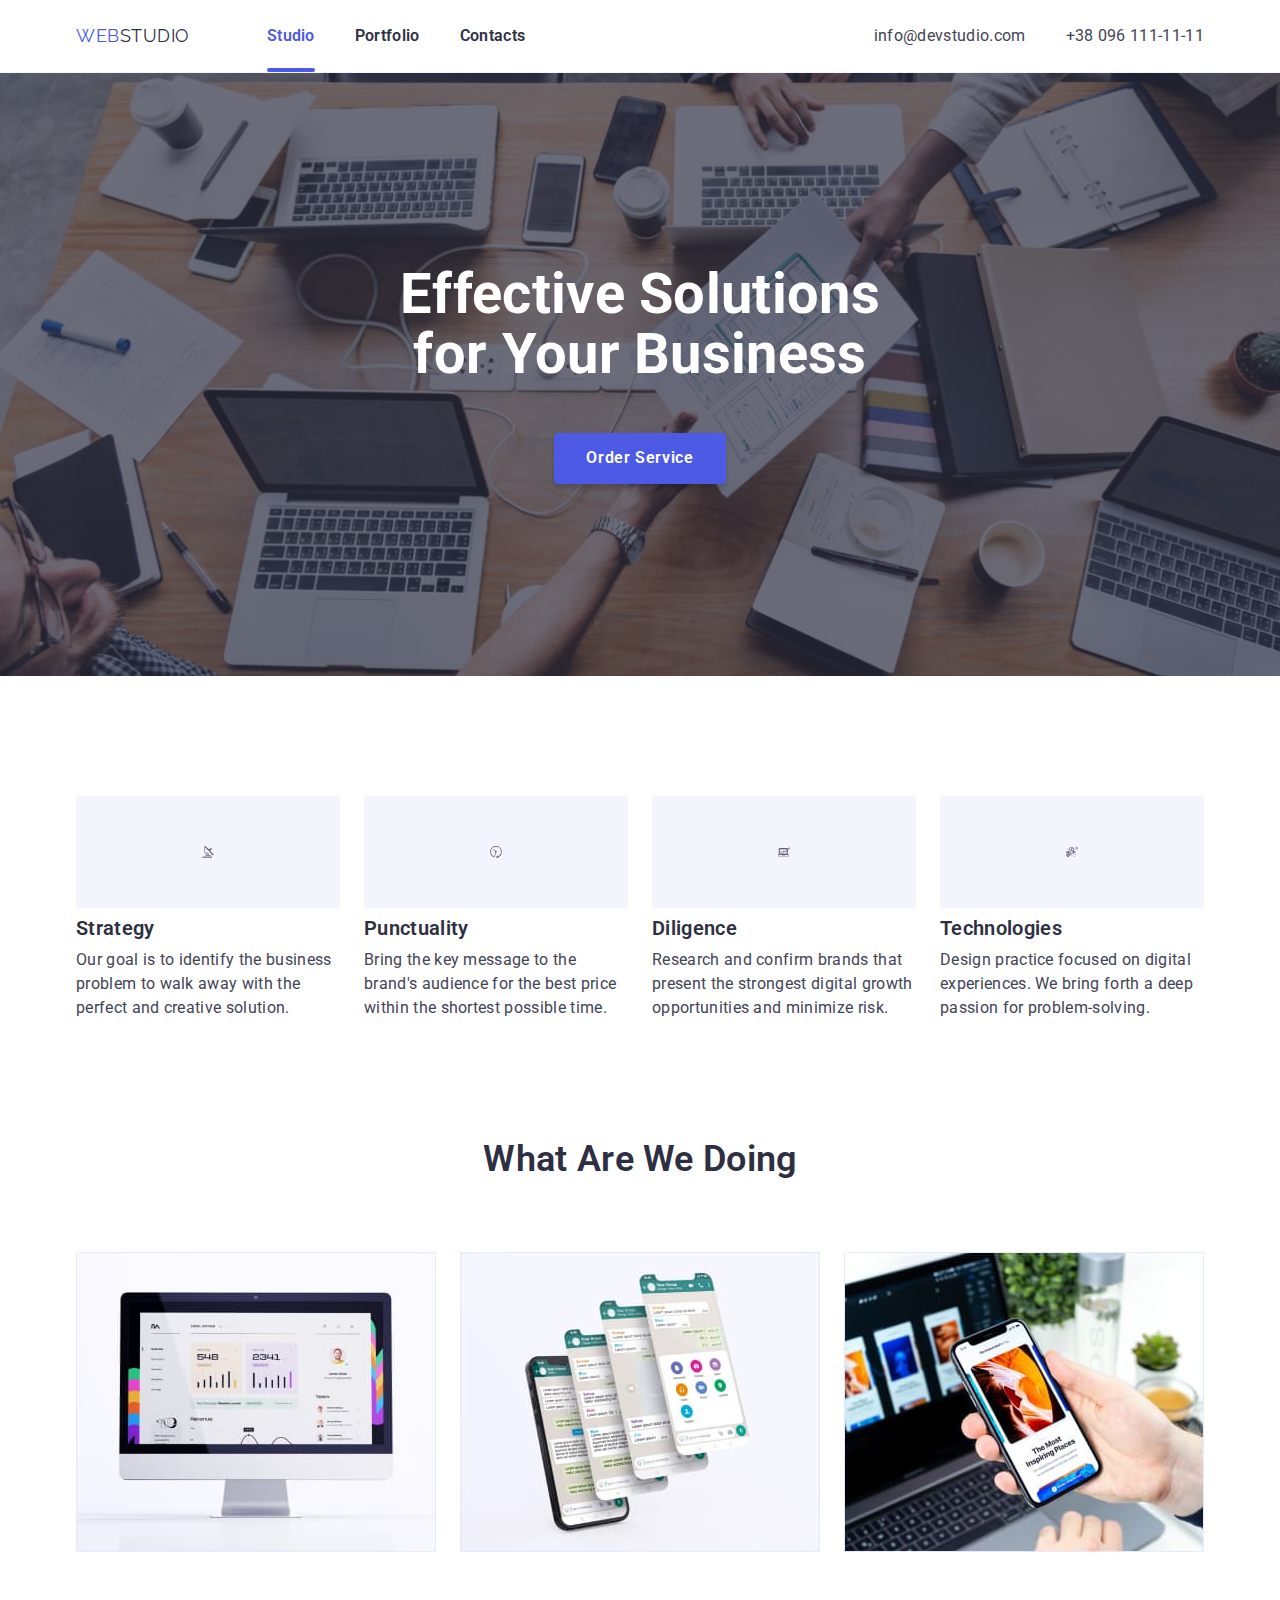
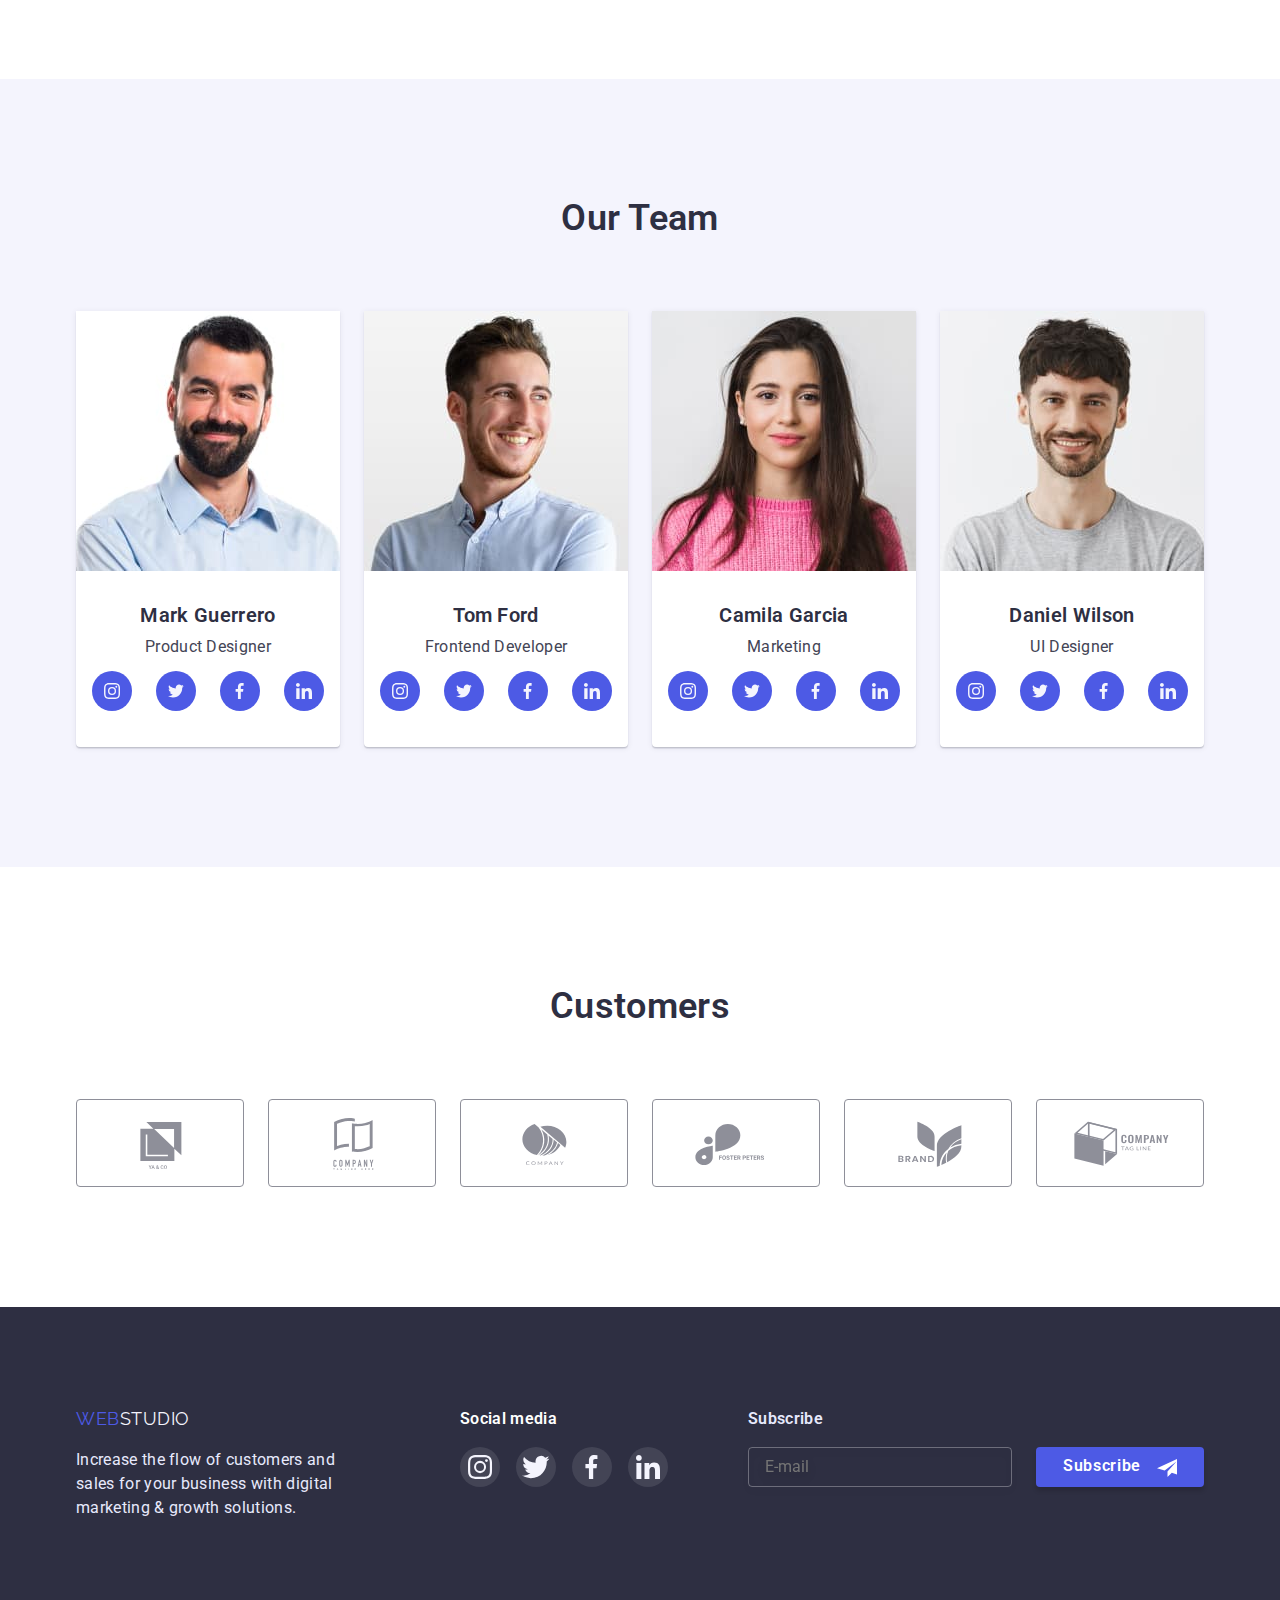
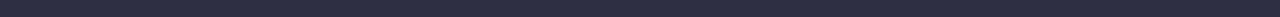
==== commit 066e2b3c: "Ready HW6" ====
--- a/index.html
+++ b/index.html
@@ -397,7 +397,7 @@
 			</div>
 		</footer>
 
-		<div class="backdrop" data-modal>
+		<div class="backdrop is-hidden" data-modal>
 			<div class="modal">
 				<button type="button" class="close-button" data-modal-close>
 					<svg width="8" height="8">
--- a/css/styles.css
+++ b/css/styles.css
@@ -923,6 +923,8 @@
 }
 
 .modal-form-check-desk {
+	margin-bottom: 24px;
+
 	font-weight: 400;
 	font-size: 12px;
 	line-height: 1.33;
@@ -943,7 +945,6 @@
 	border-radius: 2px;
 	cursor: pointer;
 	margin-right: 8px;
-	margin-bottom: 24px;
 	transition: background-color var(--animation), background-image var(--animation), border var(--animation);
 }
 
@@ -972,6 +973,17 @@
 	box-shadow: 0px 4px 4px rgba(0, 0, 0, 0.15);
 	border-radius: 4px;
 	align-self: center;
+}
+
+.modal-form-submit:hover,
+.modal-form-submit:focus {
+	background: #4d5ae5;
+	box-shadow: 0px 1px 6px rgba(46, 47, 66, 0.08), 0px 1px 1px rgba(46, 47, 66, 0.16), 0px 2px 1px rgba(46, 47, 66, 0.08);
+}
+
+.modal-form-submit:active {
+	background-color: #404bbf;
+	box-shadow: 0px 4px 4px rgba(0, 0, 0, 0.15);
 }
 
 .visually-hidden {
